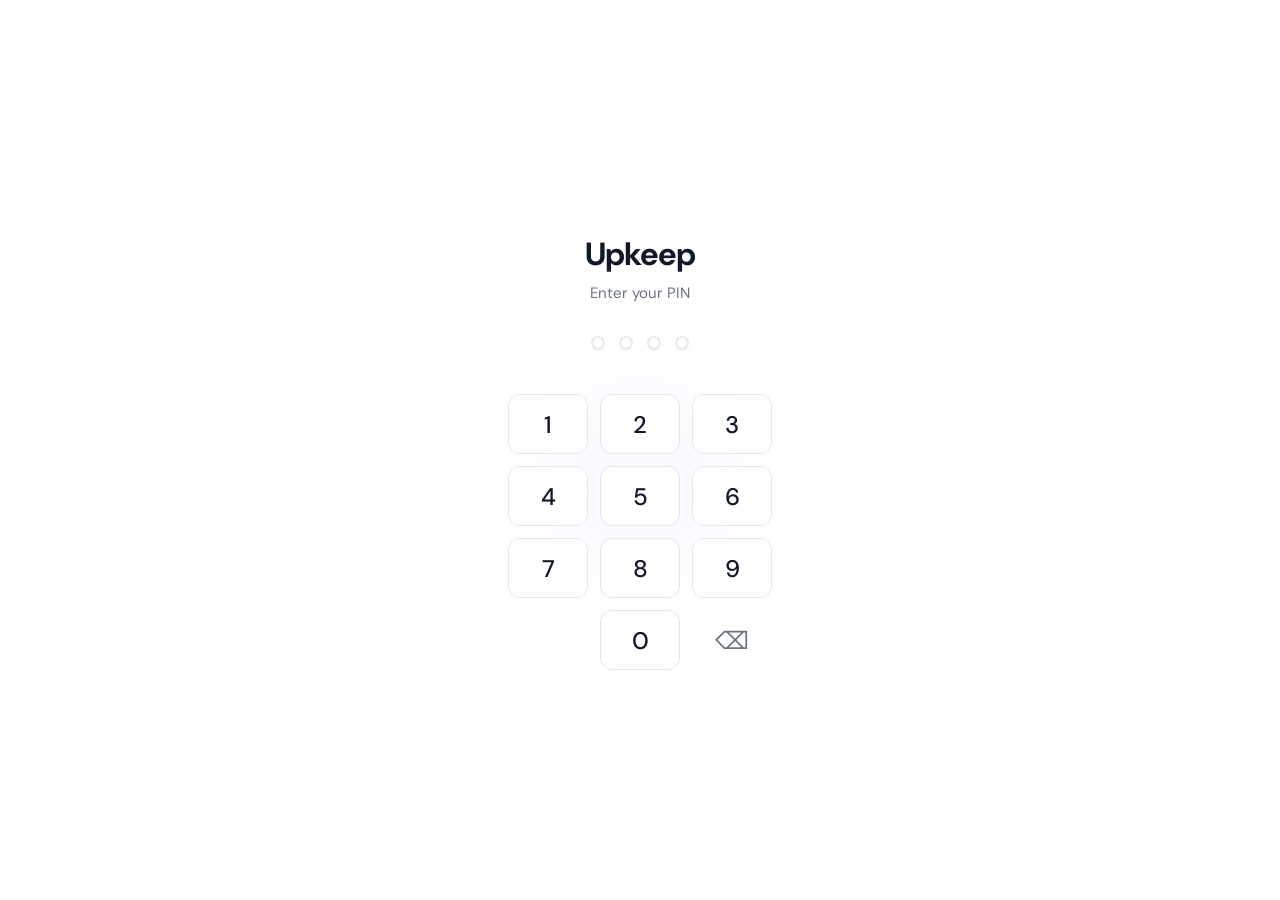
==== docs/index.html @ 5ebf23a7 "Copy app files to docs/ for GitHub Pages serving Co-Authored-By: Claude Opus 4.6 (1M context) <norep" ====
<!DOCTYPE html>
<html lang="en">
<head>
  <meta charset="UTF-8">
  <meta name="viewport" content="width=device-width, initial-scale=1.0, maximum-scale=1.0, user-scalable=no, viewport-fit=cover">
  <title>Upkeep</title>

  <!-- Fonts -->
  <link rel="preconnect" href="https://fonts.googleapis.com">
  <link rel="preconnect" href="https://fonts.gstatic.com" crossorigin>
  <link href="https://fonts.googleapis.com/css2?family=DM+Sans:ital,opsz,wght@0,9..40,400;0,9..40,500;0,9..40,600;0,9..40,700;1,9..40,400&family=Space+Mono&display=swap" rel="stylesheet">

  <!-- Stylesheet -->
  <link rel="stylesheet" href="styles.css">

  <!-- PWA -->
  <link rel="manifest" href="manifest.json">
  <meta name="theme-color" content="#FFFFFF">
  <meta name="apple-mobile-web-app-capable" content="yes">
  <meta name="apple-mobile-web-app-status-bar-style" content="default">
  <meta name="apple-mobile-web-app-title" content="Upkeep">
  <link rel="apple-touch-icon" href="icons/icon-192.png">
</head>
<body>

  <!-- ============================================================
       PIN SCREEN
       ============================================================ -->
  <div id="pin-screen" class="pin-screen">
    <h1 class="pin-title">Upkeep</h1>
    <p class="pin-subtitle">Enter your PIN</p>

    <div class="pin-dots" id="pin-dots">
      <span class="pin-dot"></span>
      <span class="pin-dot"></span>
      <span class="pin-dot"></span>
      <span class="pin-dot"></span>
    </div>

    <div class="pin-error" id="pin-error"></div>

    <div class="pin-keypad">
      <button class="pin-key" data-key="1">1</button>
      <button class="pin-key" data-key="2">2</button>
      <button class="pin-key" data-key="3">3</button>
      <button class="pin-key" data-key="4">4</button>
      <button class="pin-key" data-key="5">5</button>
      <button class="pin-key" data-key="6">6</button>
      <button class="pin-key" data-key="7">7</button>
      <button class="pin-key" data-key="8">8</button>
      <button class="pin-key" data-key="9">9</button>
      <button class="pin-key pin-key-blank" disabled></button>
      <button class="pin-key" data-key="0">0</button>
      <button class="pin-key pin-key-back" data-key="back">&#x232B;</button>
    </div>
  </div>

  <!-- ============================================================
       DASHBOARD
       ============================================================ -->
  <div id="dashboard" class="dashboard hidden">

    <!-- Offline Banner -->
    <div id="offline-banner" class="offline-banner hidden">
      Offline &mdash; showing last updated data
    </div>

    <!-- Header -->
    <header class="header">
      <h1 class="header-title">Upkeep</h1>
      <p class="header-date" id="header-date"></p>
    </header>

    <!-- Skeleton Loading -->
    <div id="skeleton" class="skeleton-container">
      <div class="skeleton-section-header"></div>
      <div class="skeleton-card"></div>
      <div class="skeleton-card"></div>
      <div class="skeleton-section-header"></div>
      <div class="skeleton-card"></div>
    </div>

    <!-- Content (hidden while loading) -->
    <main id="content" class="content hidden">

      <!-- Overdue Section -->
      <section id="section-overdue" class="section hidden">
        <div class="section-header">
          <span class="dot dot-red pulsing"></span>
          <span class="section-label">Overdue</span>
          <span class="section-count" id="overdue-count"></span>
        </div>
        <div id="overdue-cards" class="card-list"></div>
      </section>

      <!-- Due This Week Section -->
      <section id="section-due-soon" class="section hidden">
        <div class="section-header">
          <span class="dot dot-yellow"></span>
          <span class="section-label">Due This Week</span>
          <span class="section-count" id="due-soon-count"></span>
        </div>
        <div id="due-soon-cards" class="card-list"></div>
      </section>

      <!-- Browse by Category -->
      <section class="section">
        <h2 class="section-title">Browse by Category</h2>
        <div id="category-bars" class="category-bars">
          <!-- Dynamically generated category collapsible bars -->
        </div>
      </section>

    </main>

    <!-- Toast Container -->
    <div id="toast-container" class="toast-container"></div>

    <!-- FAB — Add Item -->
    <button id="fab-add" class="fab" aria-label="Add item">+</button>

    <!-- Add Item Modal -->
    <div id="add-modal" class="modal-overlay hidden">
      <div class="modal">
        <h2 class="modal-title">Add Item</h2>

        <label class="form-label" for="add-name">Item Name</label>
        <input class="form-input" type="text" id="add-name" placeholder="e.g. Oil Change" required>

        <label class="form-label" for="add-category">Category</label>
        <select class="form-input form-select" id="add-category">
          <option value="Car">🚗 Car</option>
          <option value="Health">🏥 Health</option>
          <option value="Grooming">✂️ Grooming</option>
          <option value="Home">🏠 Home</option>
        </select>

        <label class="form-label" for="add-frequency">Frequency (days)</label>
        <input class="form-input" type="number" id="add-frequency" placeholder="e.g. 90" min="1" required>

        <label class="form-label" for="add-notes">Notes (optional)</label>
        <textarea class="form-input form-textarea" id="add-notes" placeholder="Any reminders or preferences..." rows="2"></textarea>

        <label class="form-label" for="add-cost">Cost (optional)</label>
        <input class="form-input" type="number" id="add-cost" placeholder="$0.00" step="0.01" min="0">

        <div class="modal-actions">
          <button class="btn-modal btn-cancel" id="add-cancel">Cancel</button>
          <button class="btn-modal btn-submit" id="add-submit">Add Item</button>
        </div>
      </div>
    </div>

  </div>

  <script src="app.js" defer></script>
</body>
</html>
---- docs/styles.css ----
/* ================================================================
   UPKEEP — Maintenance Tracker Styles
   Aesthetic: Refined utility with tactile color pops
   ================================================================ */

/* ===== Custom Properties ===== */
:root {
  /* Category colors */
  --cat-car: #EF4444;
  --cat-car-soft: #FEF2F2;
  --cat-health: #3B82F6;
  --cat-health-soft: #EFF6FF;
  --cat-grooming: #8B5CF6;
  --cat-grooming-soft: #F5F3FF;
  --cat-home: #22C55E;
  --cat-home-soft: #F0FDF4;
  --cat-unknown: #6B7280;
  --cat-unknown-soft: #F9FAFB;

  /* Urgency colors */
  --urgency-overdue: #DC2626;
  --urgency-due-soon: #F59E0B;
  --urgency-coming-up: #10B981;
  --urgency-good: #9CA3AF;

  /* Badge backgrounds */
  --badge-bg-overdue: #FEE2E2;
  --badge-bg-due-soon: #FEF3C7;
  --badge-bg-coming-up: #D1FAE5;
  --badge-bg-good: #F3F4F6;

  /* Neutrals — slightly warm for a lived-in feel */
  --bg: #FFFFFF;
  --bg-secondary: #F8F8F7;
  --bg-elevated: #FFFFFF;
  --text-primary: #111827;
  --text-secondary: #6B7280;
  --text-tertiary: #9CA3AF;
  --border: #E8E8E6;
  --border-light: #F0F0EE;

  /* Shadows — layered for depth */
  --shadow-sm: 0 1px 2px rgba(0, 0, 0, 0.04), 0 1px 3px rgba(0, 0, 0, 0.06);
  --shadow-md: 0 2px 4px rgba(0, 0, 0, 0.04), 0 4px 12px rgba(0, 0, 0, 0.06);
  --shadow-lg: 0 4px 6px rgba(0, 0, 0, 0.04), 0 10px 24px rgba(0, 0, 0, 0.08);

  /* Fonts */
  --font-body: 'DM Sans', -apple-system, BlinkMacSystemFont, sans-serif;
  --font-mono: 'Space Mono', 'SF Mono', monospace;

  /* Spacing scale */
  --space-2: 2px;
  --space-4: 4px;
  --space-6: 6px;
  --space-8: 8px;
  --space-10: 10px;
  --space-12: 12px;
  --space-16: 16px;
  --space-20: 20px;
  --space-24: 24px;
  --space-32: 32px;
  --space-40: 40px;
  --space-48: 48px;

  /* Radii */
  --radius-sm: 8px;
  --radius-md: 12px;
  --radius-lg: 16px;
  --radius-xl: 20px;
  --radius-pill: 999px;
}

/* ===== Reset & Base ===== */
*, *::before, *::after {
  box-sizing: border-box;
  margin: 0;
  padding: 0;
}

html {
  -webkit-text-size-adjust: 100%;
  -webkit-tap-highlight-color: transparent;
}

body {
  font-family: var(--font-body);
  background: var(--bg-secondary);
  color: var(--text-primary);
  -webkit-font-smoothing: antialiased;
  -moz-osx-font-smoothing: grayscale;
  min-height: 100vh;
  min-height: 100dvh;
  line-height: 1.5;
  padding-top: env(safe-area-inset-top);
  padding-right: env(safe-area-inset-right);
  padding-bottom: env(safe-area-inset-bottom);
  padding-left: env(safe-area-inset-left);
  overflow-x: hidden;
}

button {
  font-family: inherit;
  border: none;
  background: none;
  cursor: pointer;
  -webkit-appearance: none;
  appearance: none;
}

input {
  font-family: inherit;
  -webkit-appearance: none;
  appearance: none;
}

.hidden {
  display: none !important;
}

/* ================================================================
   PIN SCREEN
   ================================================================ */
.pin-screen {
  display: flex;
  flex-direction: column;
  align-items: center;
  justify-content: center;
  min-height: 100vh;
  min-height: 100dvh;
  padding: var(--space-32);
  background: var(--bg);
  position: relative;
  overflow: hidden;
}

/* Subtle radial glow behind the keypad */
.pin-screen::before {
  content: '';
  position: absolute;
  width: 320px;
  height: 320px;
  border-radius: 50%;
  background: radial-gradient(circle, rgba(139, 92, 246, 0.06) 0%, transparent 70%);
  top: 50%;
  left: 50%;
  transform: translate(-50%, -40%);
  pointer-events: none;
}

.pin-title {
  font-size: 2rem;
  font-weight: 700;
  letter-spacing: -0.03em;
  margin-bottom: var(--space-4);
  position: relative;
}

.pin-subtitle {
  color: var(--text-secondary);
  font-size: 0.9375rem;
  font-weight: 400;
  margin-bottom: var(--space-32);
}

/* Dot indicators */
.pin-dots {
  display: flex;
  gap: 14px;
  margin-bottom: var(--space-16);
}

.pin-dot {
  width: 14px;
  height: 14px;
  border-radius: 50%;
  border: 2px solid var(--border);
  background: transparent;
  transition: all 0.2s cubic-bezier(0.34, 1.56, 0.64, 1);
}

.pin-dot.filled {
  background-color: var(--text-primary);
  border-color: var(--text-primary);
  transform: scale(1.15);
}

/* Error message */
.pin-error {
  color: var(--urgency-overdue);
  font-size: 0.8125rem;
  font-weight: 500;
  min-height: 1.25rem;
  margin-bottom: var(--space-8);
  transition: opacity 0.2s;
}

/* Keypad */
.pin-keypad {
  display: grid;
  grid-template-columns: repeat(3, 72px);
  gap: 10px;
  position: relative;
}

.pin-key {
  width: 72px;
  height: 56px;
  border: 1.5px solid var(--border);
  border-radius: var(--radius-md);
  background: var(--bg);
  font-size: 1.375rem;
  font-weight: 500;
  color: var(--text-primary);
  display: flex;
  align-items: center;
  justify-content: center;
  transition: all 0.15s ease;
  user-select: none;
  -webkit-user-select: none;
}

.pin-key:active {
  background: var(--bg-secondary);
  transform: scale(0.95);
  border-color: var(--text-tertiary);
}

.pin-key-blank {
  visibility: hidden;
  border: none;
}

.pin-key-back {
  font-size: 1.5rem;
  color: var(--text-secondary);
  border-color: transparent;
}

.pin-key-back:active {
  border-color: transparent;
}

/* PIN shake animation on wrong entry */
@keyframes pin-shake {
  0%, 100% { transform: translateX(0); }
  20% { transform: translateX(-8px); }
  40% { transform: translateX(8px); }
  60% { transform: translateX(-6px); }
  80% { transform: translateX(6px); }
}

.pin-dots.shake {
  animation: pin-shake 0.4s ease;
}

/* ================================================================
   DASHBOARD SHELL
   ================================================================ */
.dashboard {
  min-height: 100vh;
  min-height: 100dvh;
  padding-bottom: var(--space-48);
}

/* ===== Offline Banner ===== */
.offline-banner {
  background: #FEF3C7;
  color: #92400E;
  text-align: center;
  padding: var(--space-8) var(--space-16);
  font-size: 0.8125rem;
  font-weight: 500;
  letter-spacing: 0.01em;
  position: sticky;
  top: 0;
  z-index: 100;
}

/* ===== Header ===== */
.header {
  padding: var(--space-24) var(--space-20) var(--space-16);
  background: var(--bg);
  border-bottom: 1px solid var(--border-light);
}

.header-title {
  font-size: 1.625rem;
  font-weight: 700;
  letter-spacing: -0.03em;
  line-height: 1.2;
}

.header-date {
  color: var(--text-secondary);
  font-size: 0.875rem;
  font-weight: 400;
  margin-top: var(--space-2);
}

/* ================================================================
   SKELETON LOADING
   ================================================================ */
.skeleton-container {
  padding: var(--space-20);
}

.skeleton-section-header {
  width: 35%;
  height: 14px;
  background: var(--border);
  border-radius: var(--radius-sm);
  margin: var(--space-24) 0 var(--space-12);
  animation: shimmer 1.8s ease-in-out infinite;
}

.skeleton-section-header:first-child {
  margin-top: var(--space-8);
}

.skeleton-card {
  height: 72px;
  background: var(--bg);
  border-radius: var(--radius-md);
  margin-bottom: var(--space-10);
  box-shadow: var(--shadow-sm);
  animation: shimmer 1.8s ease-in-out infinite;
  position: relative;
  overflow: hidden;
}

.skeleton-card::after {
  content: '';
  position: absolute;
  top: 0;
  left: -100%;
  width: 100%;
  height: 100%;
  background: linear-gradient(
    90deg,
    transparent 0%,
    rgba(255, 255, 255, 0.4) 50%,
    transparent 100%
  );
  animation: skeleton-sweep 1.8s ease-in-out infinite;
}

@keyframes shimmer {
  0%, 100% { opacity: 0.7; }
  50% { opacity: 0.4; }
}

@keyframes skeleton-sweep {
  0% { left: -100%; }
  100% { left: 100%; }
}

/* ================================================================
   CONTENT SECTIONS
   ================================================================ */
.content {
  padding: 0 var(--space-20) var(--space-20);
}

.section {
  margin-bottom: var(--space-8);
}

/* Section headers (Overdue, Due This Week) */
.section-header {
  display: flex;
  align-items: center;
  gap: var(--space-8);
  padding: var(--space-16) 0 var(--space-10);
}

.dot {
  width: 8px;
  height: 8px;
  border-radius: 50%;
  flex-shrink: 0;
}

.dot-red {
  background: var(--urgency-overdue);
}

.dot-yellow {
  background: var(--urgency-due-soon);
}

.pulsing {
  animation: pulse 2s cubic-bezier(0.4, 0, 0.6, 1) infinite;
}

@keyframes pulse {
  0%, 100% { opacity: 1; transform: scale(1); }
  50% { opacity: 0.4; transform: scale(0.85); }
}

.section-label {
  font-weight: 700;
  font-size: 0.6875rem;
  letter-spacing: 0.08em;
  text-transform: uppercase;
  color: var(--text-secondary);
}

.section-count {
  font-size: 0.6875rem;
  color: var(--text-tertiary);
  font-weight: 500;
}

.section-title {
  font-size: 1.0625rem;
  font-weight: 700;
  letter-spacing: -0.01em;
  padding: var(--space-24) 0 var(--space-12);
}

/* ================================================================
   CARDS
   ================================================================ */
.card-list {
  display: flex;
  flex-direction: column;
  gap: var(--space-8);
}

.card {
  background: var(--bg-elevated);
  border-radius: var(--radius-md);
  box-shadow: var(--shadow-sm);
  overflow: hidden;
  transition: box-shadow 0.25s ease;
}

.card:has(.card-expanded:not(.hidden)) {
  box-shadow: var(--shadow-md);
}

/* --- Collapsed row --- */
.card-collapsed {
  display: flex;
  align-items: center;
  gap: var(--space-12);
  padding: var(--space-12) var(--space-16);
  cursor: pointer;
  transition: background 0.15s ease;
  user-select: none;
  -webkit-user-select: none;
}

.card-collapsed:active {
  background: var(--bg-secondary);
}

.card-icon {
  width: 40px;
  height: 40px;
  border-radius: var(--radius-sm);
  display: flex;
  align-items: center;
  justify-content: center;
  font-size: 1.2rem;
  flex-shrink: 0;
  /* Color set inline by JS */
}

.card-info {
  flex: 1;
  min-width: 0;
}

.card-name {
  display: block;
  font-weight: 600;
  font-size: 0.9375rem;
  line-height: 1.3;
  white-space: nowrap;
  overflow: hidden;
  text-overflow: ellipsis;
}

.card-meta {
  display: block;
  font-size: 0.75rem;
  color: var(--text-secondary);
  margin-top: var(--space-2);
  white-space: nowrap;
  overflow: hidden;
  text-overflow: ellipsis;
}

/* --- Badge pill --- */
.card-badge {
  font-family: var(--font-mono);
  font-size: 0.6875rem;
  line-height: 1;
  padding: 5px 9px;
  border-radius: var(--radius-pill);
  white-space: nowrap;
  flex-shrink: 0;
  font-weight: 400;
  letter-spacing: -0.01em;
}

.badge-overdue {
  background: var(--badge-bg-overdue);
  color: var(--urgency-overdue);
}

.badge-due-soon {
  background: var(--badge-bg-due-soon);
  color: #B45309;
}

.badge-coming-up {
  background: var(--badge-bg-coming-up);
  color: #047857;
}

.badge-good {
  background: var(--badge-bg-good);
  color: var(--text-secondary);
}

/* --- Expanded details --- */
.card-expanded {
  padding: var(--space-12) var(--space-16) var(--space-16);
  border-top: 1px solid var(--border-light);
}

.card-detail {
  display: flex;
  align-items: flex-start;
  gap: var(--space-8);
  padding: var(--space-6) 0;
  font-size: 0.8125rem;
  color: var(--text-secondary);
  line-height: 1.5;
}

.card-detail-icon {
  flex-shrink: 0;
  font-size: 0.875rem;
  line-height: 1.5;
}

.card-notes span {
  background: var(--bg-secondary);
  padding: var(--space-6) var(--space-10);
  border-radius: var(--radius-sm);
  display: inline-block;
  font-size: 0.8125rem;
  line-height: 1.5;
  color: var(--text-primary);
}

/* --- Mark Done button --- */
.btn-mark-done,
.btn-confirm {
  width: 100%;
  padding: 13px;
  border: none;
  border-radius: var(--radius-sm);
  color: white;
  font-weight: 600;
  font-size: 0.875rem;
  cursor: pointer;
  margin-top: var(--space-10);
  transition: opacity 0.15s ease, transform 0.15s ease;
  letter-spacing: 0.01em;
  /* Color set inline by JS */
}

.btn-mark-done:active,
.btn-confirm:active {
  opacity: 0.88;
  transform: scale(0.985);
}

.btn-mark-done:disabled {
  opacity: 0.45;
  cursor: not-allowed;
  transform: none;
}

.mark-done-confirm {
  margin-top: var(--space-4);
}

.cost-label {
  font-size: 0.75rem;
  color: var(--text-secondary);
  font-weight: 500;
  display: block;
  margin-top: var(--space-10);
  margin-bottom: var(--space-4);
}

.cost-input {
  width: 100%;
  padding: 11px var(--space-12);
  border: 1.5px solid var(--border);
  border-radius: var(--radius-sm);
  font-size: 0.9375rem;
  color: var(--text-primary);
  background: var(--bg);
  transition: border-color 0.2s ease;
  outline: none;
}

.cost-input:focus {
  border-color: var(--text-tertiary);
}

.cost-input::placeholder {
  color: var(--text-tertiary);
}

/* ================================================================
   CATEGORY BARS
   ================================================================ */
.category-bars {
  display: flex;
  flex-direction: column;
  gap: var(--space-8);
}

.category-bar {
  border-radius: var(--radius-md);
  overflow: hidden;
}

.category-bar-header {
  width: 100%;
  display: flex;
  align-items: center;
  gap: var(--space-10);
  padding: 14px var(--space-16);
  color: white;
  font-weight: 600;
  font-size: 0.9375rem;
  cursor: pointer;
  transition: opacity 0.15s ease;
  user-select: none;
  -webkit-user-select: none;
  /* Background color set inline by JS */
}

.category-bar-header:active {
  opacity: 0.9;
}

.category-bar-icon {
  font-size: 1.125rem;
  line-height: 1;
}

.category-bar-name {
  letter-spacing: 0.01em;
}

.category-bar-counts {
  margin-left: auto;
  font-weight: 400;
  font-size: 0.8125rem;
  opacity: 0.85;
}

.category-bar-chevron {
  font-size: 0.625rem;
  transition: transform 0.25s cubic-bezier(0.34, 1.56, 0.64, 1);
  opacity: 0.7;
  margin-left: var(--space-4);
}

.category-bar.open .category-bar-chevron {
  transform: rotate(180deg);
}

.category-bar-content {
  padding: var(--space-10) var(--space-10) var(--space-6);
  background: var(--bg-secondary);
}

/* ================================================================
   TOAST
   ================================================================ */
.toast-container {
  position: fixed;
  bottom: var(--space-32);
  bottom: calc(var(--space-32) + env(safe-area-inset-bottom));
  left: 50%;
  transform: translateX(-50%);
  z-index: 1000;
  display: flex;
  flex-direction: column;
  align-items: center;
  gap: var(--space-8);
  pointer-events: none;
  width: calc(100% - var(--space-40));
  max-width: 360px;
}

.toast {
  background: var(--text-primary);
  color: white;
  padding: 11px 22px;
  border-radius: var(--radius-pill);
  font-size: 0.875rem;
  font-weight: 500;
  box-shadow: var(--shadow-lg);
  pointer-events: auto;
  animation: toast-in 0.35s cubic-bezier(0.34, 1.56, 0.64, 1),
             toast-out 0.3s ease 2.7s forwards;
  text-align: center;
  letter-spacing: 0.01em;
}

.toast-error {
  background: var(--urgency-overdue);
}

@keyframes toast-in {
  from {
    opacity: 0;
    transform: translateY(12px) scale(0.95);
  }
  to {
    opacity: 1;
    transform: translateY(0) scale(1);
  }
}

@keyframes toast-out {
  from { opacity: 1; }
  to { opacity: 0; transform: translateY(-4px); }
}

/* ================================================================
   LOADING SPINNER (for Mark Done confirmation)
   ================================================================ */
.btn-loading {
  position: relative;
  color: transparent !important;
  pointer-events: none;
}

.btn-loading::after {
  content: '';
  position: absolute;
  width: 18px;
  height: 18px;
  border: 2px solid rgba(255, 255, 255, 0.3);
  border-top-color: white;
  border-radius: 50%;
  animation: spin 0.6s linear infinite;
  top: 50%;
  left: 50%;
  margin-top: -9px;
  margin-left: -9px;
}

@keyframes spin {
  to { transform: rotate(360deg); }
}

/* ================================================================
   EMPTY STATE
   ================================================================ */
.empty-state {
  text-align: center;
  padding: var(--space-48) var(--space-20);
  color: var(--text-tertiary);
  font-size: 0.875rem;
}

.empty-state-icon {
  font-size: 2.5rem;
  margin-bottom: var(--space-12);
  opacity: 0.5;
}

/* ================================================================
   FAB — FLOATING ACTION BUTTON
   ================================================================ */
.fab {
  position: fixed;
  bottom: 28px;
  bottom: calc(28px + env(safe-area-inset-bottom));
  right: 20px;
  width: 56px;
  height: 56px;
  border-radius: 50%;
  background: var(--text-primary);
  color: white;
  font-size: 1.75rem;
  font-weight: 300;
  display: flex;
  align-items: center;
  justify-content: center;
  box-shadow: var(--shadow-lg);
  z-index: 50;
  transition: transform 0.2s ease, box-shadow 0.2s ease;
  line-height: 1;
  padding-bottom: 2px;
}

.fab:active {
  transform: scale(0.92);
}

/* ================================================================
   ADD ITEM MODAL
   ================================================================ */
.modal-overlay {
  position: fixed;
  inset: 0;
  background: rgba(0, 0, 0, 0.4);
  backdrop-filter: blur(4px);
  -webkit-backdrop-filter: blur(4px);
  z-index: 200;
  display: flex;
  align-items: flex-end;
  justify-content: center;
  padding: var(--space-16);
}

.modal {
  background: var(--bg);
  border-radius: var(--radius-xl) var(--radius-xl) var(--radius-lg) var(--radius-lg);
  padding: var(--space-24) var(--space-20) var(--space-20);
  width: 100%;
  max-width: 420px;
  max-height: 85vh;
  overflow-y: auto;
  box-shadow: var(--shadow-lg);
  animation: modal-slide-up 0.3s cubic-bezier(0.34, 1.56, 0.64, 1);
}

@keyframes modal-slide-up {
  from {
    opacity: 0;
    transform: translateY(40px);
  }
  to {
    opacity: 1;
    transform: translateY(0);
  }
}

.modal-title {
  font-size: 1.25rem;
  font-weight: 700;
  letter-spacing: -0.02em;
  margin-bottom: var(--space-20);
}

.form-label {
  display: block;
  font-size: 0.75rem;
  font-weight: 500;
  color: var(--text-secondary);
  margin-bottom: var(--space-4);
  margin-top: var(--space-12);
}

.form-label:first-of-type {
  margin-top: 0;
}

.form-input {
  width: 100%;
  padding: 11px var(--space-12);
  border: 1.5px solid var(--border);
  border-radius: var(--radius-sm);
  font-size: 0.9375rem;
  font-family: var(--font-body);
  color: var(--text-primary);
  background: var(--bg);
  transition: border-color 0.2s ease;
  outline: none;
}

.form-input:focus {
  border-color: var(--text-tertiary);
}

.form-input::placeholder {
  color: var(--text-tertiary);
}

.form-select {
  -webkit-appearance: none;
  appearance: none;
  background-image: url("data:image/svg+xml,%3Csvg width='10' height='6' xmlns='http://www.w3.org/2000/svg'%3E%3Cpath d='M1 1l4 4 4-4' stroke='%239CA3AF' fill='none' stroke-width='1.5' stroke-linecap='round'/%3E%3C/svg%3E");
  background-repeat: no-repeat;
  background-position: right 12px center;
  padding-right: 32px;
  cursor: pointer;
}

.form-textarea {
  resize: vertical;
  min-height: 44px;
  line-height: 1.5;
}

.modal-actions {
  display: flex;
  gap: var(--space-10);
  margin-top: var(--space-20);
}

.btn-modal {
  flex: 1;
  padding: 13px;
  border-radius: var(--radius-sm);
  font-size: 0.875rem;
  font-weight: 600;
  letter-spacing: 0.01em;
  transition: opacity 0.15s ease, transform 0.15s ease;
}

.btn-modal:active {
  transform: scale(0.985);
}

.btn-cancel {
  background: var(--bg-secondary);
  color: var(--text-secondary);
  border: 1.5px solid var(--border);
}

.btn-submit {
  background: var(--text-primary);
  color: white;
}

.btn-submit:disabled {
  opacity: 0.45;
  pointer-events: none;
}

/* ================================================================
   DESKTOP BREAKPOINT
   ================================================================ */
@media (min-width: 640px) {
  .dashboard {
    max-width: 480px;
    margin: 0 auto;
    box-shadow: var(--shadow-sm);
    border-left: 1px solid var(--border-light);
    border-right: 1px solid var(--border-light);
  }

  .pin-keypad {
    grid-template-columns: repeat(3, 80px);
    gap: 12px;
  }

  .pin-key {
    width: 80px;
    height: 60px;
    font-size: 1.5rem;
  }

  .pin-key:hover:not(.pin-key-blank):not(:active) {
    background: var(--bg-secondary);
    border-color: var(--text-tertiary);
  }

  .card-collapsed:hover {
    background: rgba(0, 0, 0, 0.015);
  }

  .category-bar-header:hover {
    opacity: 0.92;
  }
}

/* ================================================================
   ACCESSIBILITY — reduced motion
   ================================================================ */
@media (prefers-reduced-motion: reduce) {
  *, *::before, *::after {
    animation-duration: 0.01ms !important;
    animation-iteration-count: 1 !important;
    transition-duration: 0.01ms !important;
  }
}
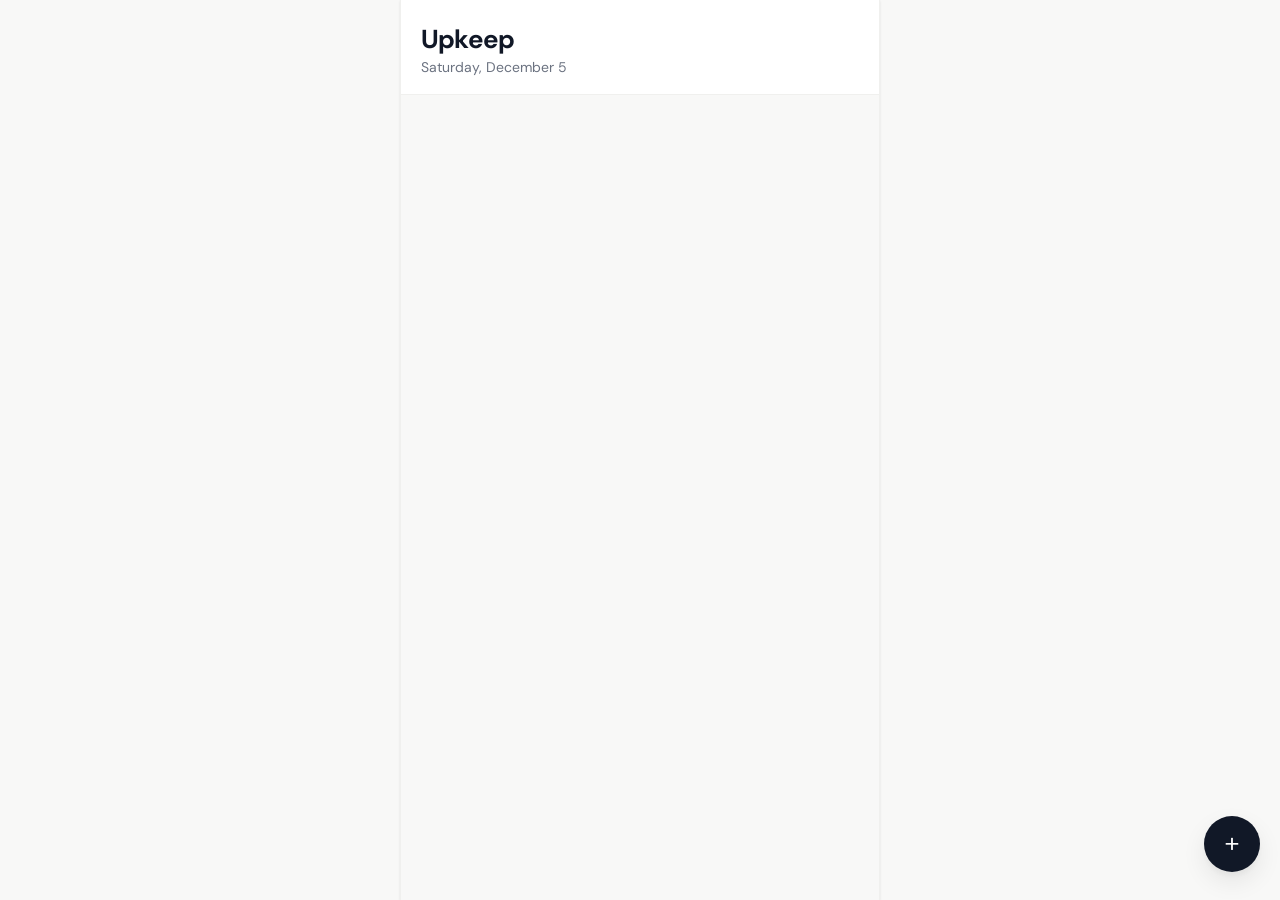
==== commit 80a0372b: "Remove PIN auth, add Beauty category, fix no-auth API calls - Remove PIN screen and all auth logic f" ====
--- a/docs/index.html
+++ b/docs/index.html
@@ -24,41 +24,9 @@
 <body>
 
   <!-- ============================================================
-       PIN SCREEN
-       ============================================================ -->
-  <div id="pin-screen" class="pin-screen">
-    <h1 class="pin-title">Upkeep</h1>
-    <p class="pin-subtitle">Enter your PIN</p>
-
-    <div class="pin-dots" id="pin-dots">
-      <span class="pin-dot"></span>
-      <span class="pin-dot"></span>
-      <span class="pin-dot"></span>
-      <span class="pin-dot"></span>
-    </div>
-
-    <div class="pin-error" id="pin-error"></div>
-
-    <div class="pin-keypad">
-      <button class="pin-key" data-key="1">1</button>
-      <button class="pin-key" data-key="2">2</button>
-      <button class="pin-key" data-key="3">3</button>
-      <button class="pin-key" data-key="4">4</button>
-      <button class="pin-key" data-key="5">5</button>
-      <button class="pin-key" data-key="6">6</button>
-      <button class="pin-key" data-key="7">7</button>
-      <button class="pin-key" data-key="8">8</button>
-      <button class="pin-key" data-key="9">9</button>
-      <button class="pin-key pin-key-blank" disabled></button>
-      <button class="pin-key" data-key="0">0</button>
-      <button class="pin-key pin-key-back" data-key="back">&#x232B;</button>
-    </div>
-  </div>
-
-  <!-- ============================================================
        DASHBOARD
        ============================================================ -->
-  <div id="dashboard" class="dashboard hidden">
+  <div id="dashboard" class="dashboard">
 
     <!-- Offline Banner -->
     <div id="offline-banner" class="offline-banner hidden">
@@ -131,6 +99,7 @@
         <select class="form-input form-select" id="add-category">
           <option value="Car">🚗 Car</option>
           <option value="Health">🏥 Health</option>
+          <option value="Beauty">💅 Beauty</option>
           <option value="Grooming">✂️ Grooming</option>
           <option value="Home">🏠 Home</option>
         </select>
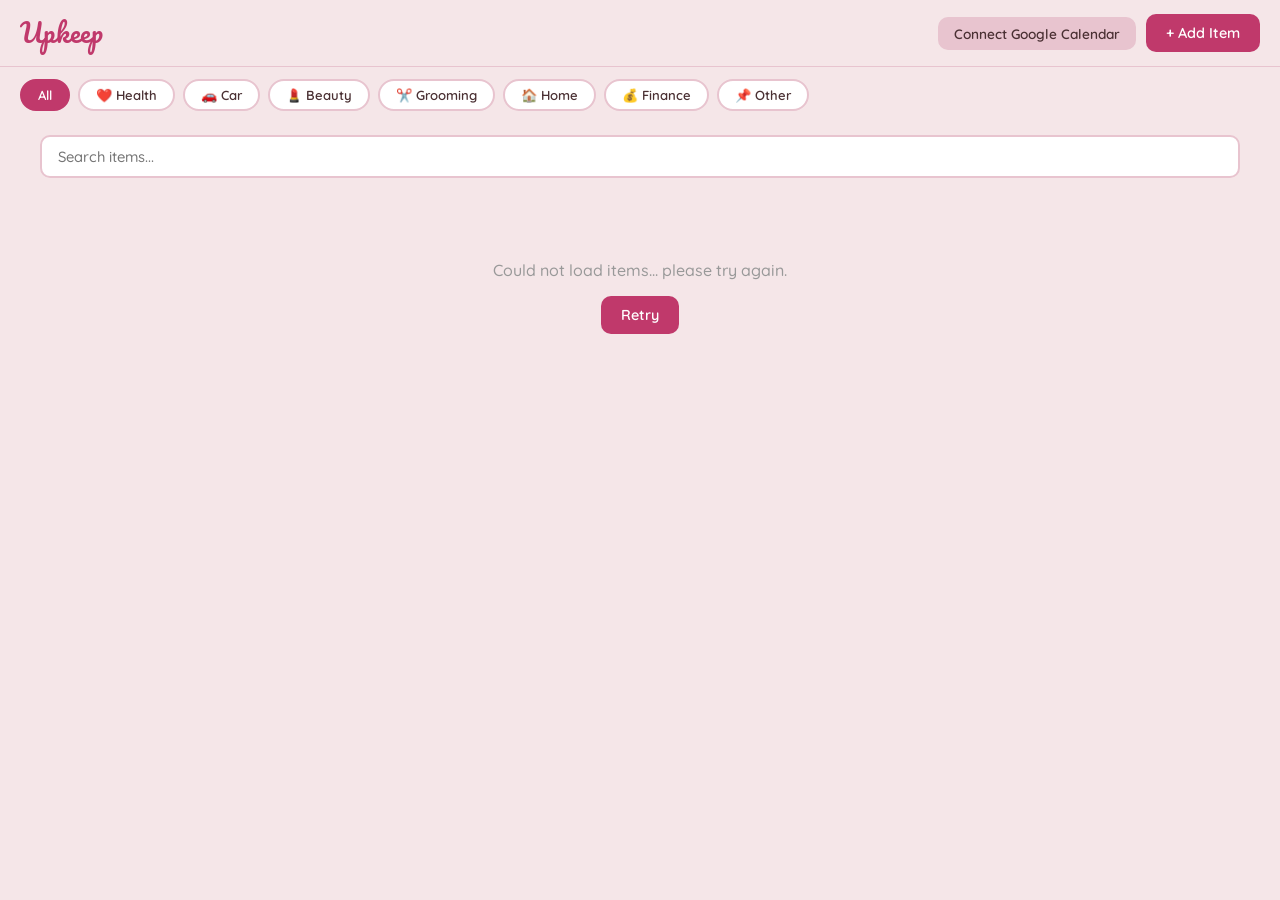
==== commit 9e240c1f: "Restore original desktop layout with Apps Script backend Bring back the full working UI: desktop gri" ====
--- a/docs/index.html
+++ b/docs/index.html
@@ -2,126 +2,1431 @@
 <html lang="en">
 <head>
   <meta charset="UTF-8">
-  <meta name="viewport" content="width=device-width, initial-scale=1.0, maximum-scale=1.0, user-scalable=no, viewport-fit=cover">
-  <title>Upkeep</title>
-
-  <!-- Fonts -->
-  <link rel="preconnect" href="https://fonts.googleapis.com">
-  <link rel="preconnect" href="https://fonts.gstatic.com" crossorigin>
-  <link href="https://fonts.googleapis.com/css2?family=DM+Sans:ital,opsz,wght@0,9..40,400;0,9..40,500;0,9..40,600;0,9..40,700;1,9..40,400&family=Space+Mono&display=swap" rel="stylesheet">
-
-  <!-- Stylesheet -->
-  <link rel="stylesheet" href="styles.css">
-
-  <!-- PWA -->
-  <link rel="manifest" href="manifest.json">
-  <meta name="theme-color" content="#FFFFFF">
-  <meta name="apple-mobile-web-app-capable" content="yes">
-  <meta name="apple-mobile-web-app-status-bar-style" content="default">
-  <meta name="apple-mobile-web-app-title" content="Upkeep">
-  <link rel="apple-touch-icon" href="icons/icon-192.png">
+  <meta name="viewport" content="width=device-width, initial-scale=1.0">
+  <title>Upkeep Dashboard</title>
+  <link href="https://fonts.googleapis.com/css2?family=Pacifico&family=Fredoka:wght@600&family=Quicksand:wght@400;500;600&display=swap" rel="stylesheet">
+  <script src="https://accounts.google.com/gsi/client" async defer></script>
+  <style>
+    /* === CSS CUSTOM PROPERTIES === */
+    :root {
+      --primary: #C0396B;
+      --text: #4A3033;
+      --bg: #F5E6E8;
+      --secondary-bg: #E8C4CF;
+      --cards: #FFFFFF;
+      --cat-health: #e74c3c;
+      --cat-car: #e67e22;
+      --cat-beauty: #e91e8f;
+      --cat-grooming: #9b59b6;
+      --cat-home: #27ae60;
+      --cat-finance: #f1c40f;
+      --cat-other: #95a5a6;
+    }
+
+    /* === RESET & BASE === */
+    *, *::before, *::after {
+      box-sizing: border-box;
+      margin: 0;
+      padding: 0;
+    }
+
+    body {
+      font-family: 'Quicksand', sans-serif;
+      background: var(--bg);
+      color: var(--text);
+      min-height: 100vh;
+      line-height: 1.5;
+    }
+
+    /* === TYPOGRAPHY === */
+    .logo {
+      font-family: 'Pacifico', cursive;
+      font-size: 1.6rem;
+      color: var(--primary);
+      text-decoration: none;
+      white-space: nowrap;
+    }
+
+    h1, h2, h3, .card-name, .modal-title {
+      font-family: 'Fredoka', sans-serif;
+      font-weight: 600;
+      color: var(--text);
+    }
+
+    /* === HEADER === */
+    .header {
+      position: sticky;
+      top: 0;
+      z-index: 100;
+      background: var(--bg);
+      padding: 14px 20px;
+      display: flex;
+      align-items: center;
+      justify-content: space-between;
+      flex-wrap: wrap;
+      gap: 10px;
+      border-bottom: 1px solid var(--secondary-bg);
+    }
+
+    .header-left {
+      display: flex;
+      align-items: center;
+      gap: 14px;
+      flex-wrap: wrap;
+    }
+
+    .header-right {
+      display: flex;
+      align-items: center;
+      gap: 10px;
+      flex-wrap: wrap;
+    }
+
+    /* === STATS PILLS === */
+    .stats {
+      display: flex;
+      gap: 8px;
+      flex-wrap: wrap;
+      align-items: center;
+    }
+
+    .stat-pill {
+      display: inline-flex;
+      align-items: center;
+      padding: 4px 12px;
+      border-radius: 20px;
+      font-size: 0.78rem;
+      font-weight: 600;
+      white-space: nowrap;
+    }
+
+    .stat-gray {
+      background: #e0e0e0;
+      color: #555;
+    }
+
+    .stat-red {
+      background: #fde2e2;
+      color: #c0392b;
+    }
+
+    .stat-amber {
+      background: #fef3d0;
+      color: #b8860b;
+    }
+
+    .stat-green {
+      background: #d4efdf;
+      color: #1e8449;
+    }
+
+    /* === BUTTONS === */
+    .btn-primary {
+      font-family: 'Quicksand', sans-serif;
+      font-weight: 600;
+      font-size: 0.9rem;
+      background: var(--primary);
+      color: #fff;
+      border: none;
+      border-radius: 10px;
+      padding: 10px 20px;
+      cursor: pointer;
+      transition: background 0.2s, transform 0.1s;
+    }
+
+    .btn-primary:hover {
+      background: #a93060;
+    }
+
+    .btn-primary:active {
+      transform: scale(0.97);
+    }
+
+    .btn-secondary {
+      font-family: 'Quicksand', sans-serif;
+      font-weight: 600;
+      font-size: 0.85rem;
+      background: var(--secondary-bg);
+      color: var(--text);
+      border: none;
+      border-radius: 10px;
+      padding: 8px 16px;
+      cursor: pointer;
+      transition: background 0.2s;
+    }
+
+    .btn-secondary:hover {
+      background: #dbb0be;
+    }
+
+    .btn-icon {
+      font-family: 'Quicksand', sans-serif;
+      background: none;
+      border: none;
+      cursor: pointer;
+      font-size: 1rem;
+      padding: 4px 6px;
+      border-radius: 6px;
+      color: #999;
+      transition: color 0.2s, background 0.2s;
+    }
+
+    .btn-icon:hover {
+      color: var(--text);
+      background: var(--bg);
+    }
+
+    .btn-delete.confirming {
+      background: #e74c3c;
+      color: white;
+      border-radius: 6px;
+    }
+
+    .btn-done.confirming {
+      background: #e67e22;
+    }
+
+    /* === FILTER BAR === */
+    .filter-bar {
+      display: flex;
+      gap: 8px;
+      padding: 12px 20px;
+      overflow-x: auto;
+      -webkit-overflow-scrolling: touch;
+      scrollbar-width: none;
+    }
+
+    .filter-bar::-webkit-scrollbar {
+      display: none;
+    }
+
+    .filter-pill {
+      font-family: 'Quicksand', sans-serif;
+      font-weight: 600;
+      font-size: 0.82rem;
+      padding: 6px 16px;
+      border-radius: 20px;
+      border: 2px solid var(--secondary-bg);
+      background: var(--cards);
+      color: var(--text);
+      cursor: pointer;
+      white-space: nowrap;
+      transition: all 0.2s;
+    }
+
+    .filter-pill:hover {
+      border-color: var(--primary);
+    }
+
+    .filter-pill.active {
+      background: var(--primary);
+      color: #fff;
+      border-color: var(--primary);
+    }
+
+    /* === SEARCH BAR === */
+    .search-bar {
+      padding: 12px 20px 0;
+      max-width: 1400px;
+      margin: 0 auto;
+    }
+
+    .search-input {
+      font-family: 'Quicksand', sans-serif;
+      font-size: 0.92rem;
+      font-weight: 500;
+      width: 100%;
+      padding: 10px 16px;
+      border: 2px solid var(--secondary-bg);
+      border-radius: 10px;
+      background: var(--cards);
+      color: var(--text);
+      outline: none;
+      transition: border-color 0.2s;
+    }
+
+    .search-input:focus {
+      border-color: var(--primary);
+    }
+
+    /* === MAIN CONTENT === */
+    .main {
+      padding: 0 20px 40px;
+      max-width: 1400px;
+      margin: 0 auto;
+    }
+
+    /* === CARD GRID === */
+    .card-grid {
+      display: grid;
+      grid-template-columns: repeat(auto-fill, minmax(275px, 1fr));
+      gap: 14px;
+    }
+
+    /* === CARDS === */
+    .card {
+      background: var(--cards);
+      border-radius: 16px;
+      padding: 18px;
+      box-shadow: 0 2px 8px rgba(0, 0, 0, 0.08);
+      transition: transform 0.2s, box-shadow 0.2s;
+      position: relative;
+      display: flex;
+      flex-direction: column;
+      gap: 10px;
+    }
+
+    .card:hover {
+      transform: translateY(-2px);
+      box-shadow: 0 6px 20px rgba(0, 0, 0, 0.13);
+    }
+
+    .card-overdue {
+      border-left: 4px solid #e74c3c;
+    }
+
+    .card-header {
+      display: flex;
+      justify-content: space-between;
+      align-items: center;
+    }
+
+    .card-category {
+      font-size: 0.8rem;
+      font-weight: 600;
+    }
+
+    .card-actions-top {
+      display: flex;
+      gap: 2px;
+    }
+
+    .card-name {
+      font-size: 1.05rem;
+      line-height: 1.3;
+    }
+
+    /* === CARD STAT BOXES === */
+    .card-stats {
+      display: grid;
+      grid-template-columns: 1fr 1fr;
+      gap: 8px;
+    }
+
+    .stat-box {
+      background: var(--bg);
+      border-radius: 10px;
+      padding: 8px 10px;
+      display: flex;
+      flex-direction: column;
+      gap: 2px;
+    }
+
+    .stat-label {
+      font-size: 0.65rem;
+      text-transform: uppercase;
+      letter-spacing: 0.5px;
+      color: #999;
+      font-weight: 600;
+    }
+
+    .stat-value {
+      font-size: 0.82rem;
+      font-weight: 600;
+      color: var(--text);
+    }
+
+    /* === DUE BADGES === */
+    .badge {
+      display: inline-block;
+      padding: 2px 8px;
+      border-radius: 10px;
+      font-size: 0.72rem;
+      font-weight: 600;
+      white-space: nowrap;
+    }
+
+    .badge-red {
+      background: #fde2e2;
+      color: #c0392b;
+    }
+
+    .badge-amber {
+      background: #fef3d0;
+      color: #b8860b;
+    }
+
+    .badge-yellow {
+      background: #fff9e0;
+      color: #a88c00;
+    }
+
+    .badge-green {
+      background: #d4efdf;
+      color: #1e8449;
+    }
+
+    .badge-purple {
+      background: #ede7f6;
+      color: #7b1fa2;
+    }
+
+    .badge-gray {
+      background: #ececec;
+      color: #888;
+    }
+
+    /* === CARD NOTES === */
+    .card-notes {
+      font-size: 0.8rem;
+      color: #888;
+      line-height: 1.4;
+    }
+
+    /* === CARD DONE BUTTON === */
+    .btn-done {
+      width: 100%;
+      margin-top: auto;
+    }
+
+    /* === CARD LOADING OVERLAY === */
+    .card-loading {
+      position: absolute;
+      inset: 0;
+      background: rgba(255, 255, 255, 0.7);
+      border-radius: 16px;
+      display: flex;
+      align-items: center;
+      justify-content: center;
+      z-index: 5;
+    }
+
+    .spinner-small {
+      width: 24px;
+      height: 24px;
+      border: 3px solid var(--secondary-bg);
+      border-top-color: var(--primary);
+      border-radius: 50%;
+      animation: spin 0.7s linear infinite;
+    }
+
+    /* === LOADING SPINNER === */
+    .loading {
+      display: flex;
+      align-items: center;
+      justify-content: center;
+      padding: 80px 20px;
+      flex-direction: column;
+      gap: 14px;
+    }
+
+    .spinner {
+      width: 40px;
+      height: 40px;
+      border: 4px solid var(--secondary-bg);
+      border-top-color: var(--primary);
+      border-radius: 50%;
+      animation: spin 0.8s linear infinite;
+    }
+
+    @keyframes spin {
+      to { transform: rotate(360deg); }
+    }
+
+    .loading-text {
+      font-size: 0.9rem;
+      color: #999;
+      font-weight: 500;
+    }
+
+    /* === ERROR STATE === */
+    .error-state {
+      display: flex;
+      flex-direction: column;
+      align-items: center;
+      justify-content: center;
+      padding: 80px 20px;
+      gap: 14px;
+    }
+
+    .error-state p {
+      font-size: 1rem;
+      color: #999;
+      font-weight: 500;
+    }
+
+    /* === EMPTY STATE === */
+    .empty-state {
+      text-align: center;
+      padding: 60px 20px;
+      color: #aaa;
+      font-size: 1rem;
+      font-weight: 500;
+    }
+
+    /* === MODAL === */
+    .modal-overlay {
+      position: fixed;
+      inset: 0;
+      background: rgba(74, 48, 51, 0.45);
+      display: flex;
+      align-items: center;
+      justify-content: center;
+      z-index: 200;
+      padding: 20px;
+    }
+
+    .modal {
+      background: var(--cards);
+      border-radius: 24px;
+      padding: 28px 24px 24px;
+      width: 100%;
+      max-width: 440px;
+      max-height: 90vh;
+      overflow-y: auto;
+      box-shadow: 0 12px 40px rgba(0, 0, 0, 0.18);
+      display: flex;
+      flex-direction: column;
+      gap: 16px;
+    }
+
+    .modal-header {
+      display: flex;
+      justify-content: space-between;
+      align-items: center;
+    }
+
+    .modal-title {
+      font-size: 1.25rem;
+    }
+
+    .modal-close {
+      font-family: 'Quicksand', sans-serif;
+      background: none;
+      border: none;
+      font-size: 1.4rem;
+      color: #aaa;
+      cursor: pointer;
+      padding: 4px 8px;
+      border-radius: 8px;
+      transition: color 0.2s, background 0.2s;
+    }
+
+    .modal-close:hover {
+      color: var(--text);
+      background: var(--bg);
+    }
+
+    /* === FORM FIELDS === */
+    .form-group {
+      display: flex;
+      flex-direction: column;
+      gap: 5px;
+    }
+
+    .form-group label {
+      font-size: 0.8rem;
+      font-weight: 600;
+      text-transform: uppercase;
+      letter-spacing: 0.4px;
+      color: #999;
+    }
+
+    .form-group input[type="text"],
+    .form-group input[type="date"],
+    .form-group input[type="number"],
+    .form-group select,
+    .form-group textarea {
+      font-family: 'Quicksand', sans-serif;
+      font-size: 0.92rem;
+      font-weight: 500;
+      padding: 10px 14px;
+      border: 2px solid var(--secondary-bg);
+      border-radius: 10px;
+      background: #fff;
+      color: var(--text);
+      outline: none;
+      transition: border-color 0.2s;
+    }
+
+    .form-group input:focus,
+    .form-group select:focus,
+    .form-group textarea:focus {
+      border-color: var(--primary);
+    }
+
+    .form-group textarea {
+      resize: vertical;
+      min-height: 70px;
+    }
+
+    .freq-inline {
+      display: flex;
+      gap: 8px;
+    }
+
+    .freq-inline input[type="number"] {
+      width: 80px;
+    }
+
+    .freq-inline select {
+      flex: 1;
+    }
+
+    .form-actions {
+      padding-top: 4px;
+    }
+
+    .form-actions .btn-primary {
+      width: 100%;
+    }
+
+    /* === TOAST === */
+    .toast-container {
+      position: fixed;
+      bottom: 24px;
+      left: 50%;
+      transform: translateX(-50%);
+      z-index: 300;
+      display: flex;
+      flex-direction: column;
+      align-items: center;
+      gap: 8px;
+      pointer-events: none;
+    }
+
+    .toast {
+      font-family: 'Quicksand', sans-serif;
+      font-weight: 600;
+      font-size: 0.88rem;
+      padding: 12px 24px;
+      border-radius: 12px;
+      color: #fff;
+      pointer-events: auto;
+      opacity: 0;
+      transform: translateY(20px);
+      transition: opacity 0.3s, transform 0.3s;
+      box-shadow: 0 4px 16px rgba(0, 0, 0, 0.15);
+      text-align: center;
+      max-width: 340px;
+    }
+
+    .toast.show {
+      opacity: 1;
+      transform: translateY(0);
+    }
+
+    .toast-success {
+      background: #27ae60;
+    }
+
+    .toast-error {
+      background: #e74c3c;
+    }
+
+    /* === RESPONSIVE === */
+    @media (max-width: 600px) {
+      .header {
+        padding: 12px 14px;
+        flex-direction: column;
+        align-items: flex-start;
+      }
+
+      .header-left {
+        width: 100%;
+        justify-content: space-between;
+      }
+
+      .header-right {
+        width: 100%;
+        justify-content: flex-end;
+      }
+
+      .filter-bar {
+        padding: 10px 14px;
+      }
+
+      .search-bar {
+        padding: 10px 14px 0;
+      }
+
+      .main {
+        padding: 0 14px 30px;
+      }
+
+      .card-grid {
+        grid-template-columns: 1fr;
+      }
+
+      .modal {
+        padding: 22px 18px 20px;
+        border-radius: 20px;
+      }
+
+      .stats {
+        gap: 6px;
+      }
+
+      .stat-pill {
+        font-size: 0.72rem;
+        padding: 3px 10px;
+      }
+    }
+  </style>
 </head>
 <body>
-
-  <!-- ============================================================
-       DASHBOARD
-       ============================================================ -->
-  <div id="dashboard" class="dashboard">
-
-    <!-- Offline Banner -->
-    <div id="offline-banner" class="offline-banner hidden">
-      Offline &mdash; showing last updated data
+  <header class="header">
+    <div class="header-left">
+      <span class="logo">Upkeep</span>
+      <div class="stats" id="stats"></div>
     </div>
-
-    <!-- Header -->
-    <header class="header">
-      <h1 class="header-title">Upkeep</h1>
-      <p class="header-date" id="header-date"></p>
-    </header>
-
-    <!-- Skeleton Loading -->
-    <div id="skeleton" class="skeleton-container">
-      <div class="skeleton-section-header"></div>
-      <div class="skeleton-card"></div>
-      <div class="skeleton-card"></div>
-      <div class="skeleton-section-header"></div>
-      <div class="skeleton-card"></div>
+    <div class="header-right">
+      <button class="btn-secondary" id="gcalBtn" onclick="handleGCalClick()">Connect Google Calendar</button>
+      <button class="btn-primary" onclick="openModal()">+ Add Item</button>
     </div>
-
-    <!-- Content (hidden while loading) -->
-    <main id="content" class="content hidden">
-
-      <!-- Overdue Section -->
-      <section id="section-overdue" class="section hidden">
-        <div class="section-header">
-          <span class="dot dot-red pulsing"></span>
-          <span class="section-label">Overdue</span>
-          <span class="section-count" id="overdue-count"></span>
+  </header>
+
+  <div class="filter-bar">
+    <button class="filter-pill active" data-category="all" data-label="All" onclick="setFilter('all')">All</button>
+    <button class="filter-pill" data-category="Health" data-label="&#10084;&#65039; Health" onclick="setFilter('Health')">&#10084;&#65039; Health</button>
+    <button class="filter-pill" data-category="Car" data-label="&#128663; Car" onclick="setFilter('Car')">&#128663; Car</button>
+    <button class="filter-pill" data-category="Beauty" data-label="&#128132; Beauty" onclick="setFilter('Beauty')">&#128132; Beauty</button>
+    <button class="filter-pill" data-category="Grooming" data-label="&#9986;&#65039; Grooming" onclick="setFilter('Grooming')">&#9986;&#65039; Grooming</button>
+    <button class="filter-pill" data-category="Home" data-label="&#127968; Home" onclick="setFilter('Home')">&#127968; Home</button>
+    <button class="filter-pill" data-category="Finance" data-label="&#128176; Finance" onclick="setFilter('Finance')">&#128176; Finance</button>
+    <button class="filter-pill" data-category="Other" data-label="&#128204; Other" onclick="setFilter('Other')">&#128204; Other</button>
+  </div>
+
+  <main class="main">
+    <div class="search-bar">
+      <input type="text" id="searchInput" class="search-input" placeholder="Search items..." oninput="handleSearch()">
+    </div>
+    <div class="loading" id="loading">
+      <div class="spinner"></div>
+      <span class="loading-text">Loading your items...</span>
+    </div>
+
+    <div class="error-state" id="errorState" style="display:none">
+      <p>Could not load items... please try again.</p>
+      <button class="btn-primary" onclick="init()">Retry</button>
+    </div>
+
+    <div class="card-grid" id="cardGrid"></div>
+
+    <div class="empty-state" id="emptyState" style="display:none">No items yet... add one!</div>
+  </main>
+
+  <div class="modal-overlay" id="modalOverlay" style="display:none" onclick="closeModalOnBackdrop(event)">
+    <div class="modal">
+      <div class="modal-header">
+        <h2 class="modal-title" id="modalTitle">Add new item</h2>
+        <button class="modal-close" onclick="closeModal()">&#10005;</button>
+      </div>
+      <form id="itemForm" onsubmit="handleSubmit(event)">
+        <input type="hidden" id="editId" value="">
+        <div class="form-group">
+          <label for="fieldName">Item Name</label>
+          <input type="text" id="fieldName" required placeholder="e.g. Oil change">
         </div>
-        <div id="overdue-cards" class="card-list"></div>
-      </section>
-
-      <!-- Due This Week Section -->
-      <section id="section-due-soon" class="section hidden">
-        <div class="section-header">
-          <span class="dot dot-yellow"></span>
-          <span class="section-label">Due This Week</span>
-          <span class="section-count" id="due-soon-count"></span>
+        <div class="form-group">
+          <label for="fieldCategory">Category</label>
+          <select id="fieldCategory">
+            <option value="Health">&#10084;&#65039; Health</option>
+            <option value="Car">&#128663; Car</option>
+            <option value="Beauty">&#128132; Beauty</option>
+            <option value="Grooming">&#9986;&#65039; Grooming</option>
+            <option value="Home">&#127968; Home</option>
+            <option value="Finance">&#128176; Finance</option>
+            <option value="Other" selected>&#128204; Other</option>
+          </select>
         </div>
-        <div id="due-soon-cards" class="card-list"></div>
-      </section>
-
-      <!-- Browse by Category -->
-      <section class="section">
-        <h2 class="section-title">Browse by Category</h2>
-        <div id="category-bars" class="category-bars">
-          <!-- Dynamically generated category collapsible bars -->
+        <div class="form-group">
+          <label>Frequency</label>
+          <div class="freq-inline">
+            <input type="number" id="fieldFreqValue" min="1" value="1" required>
+            <select id="fieldFreqUnit">
+              <option value="days">Days</option>
+              <option value="weeks">Weeks</option>
+              <option value="months" selected>Months</option>
+              <option value="years">Years</option>
+            </select>
+          </div>
         </div>
-      </section>
-
-    </main>
-
-    <!-- Toast Container -->
-    <div id="toast-container" class="toast-container"></div>
-
-    <!-- FAB — Add Item -->
-    <button id="fab-add" class="fab" aria-label="Add item">+</button>
-
-    <!-- Add Item Modal -->
-    <div id="add-modal" class="modal-overlay hidden">
-      <div class="modal">
-        <h2 class="modal-title">Add Item</h2>
-
-        <label class="form-label" for="add-name">Item Name</label>
-        <input class="form-input" type="text" id="add-name" placeholder="e.g. Oil Change" required>
-
-        <label class="form-label" for="add-category">Category</label>
-        <select class="form-input form-select" id="add-category">
-          <option value="Car">🚗 Car</option>
-          <option value="Health">🏥 Health</option>
-          <option value="Beauty">💅 Beauty</option>
-          <option value="Grooming">✂️ Grooming</option>
-          <option value="Home">🏠 Home</option>
-        </select>
-
-        <label class="form-label" for="add-frequency">Frequency (days)</label>
-        <input class="form-input" type="number" id="add-frequency" placeholder="e.g. 90" min="1" required>
-
-        <label class="form-label" for="add-notes">Notes (optional)</label>
-        <textarea class="form-input form-textarea" id="add-notes" placeholder="Any reminders or preferences..." rows="2"></textarea>
-
-        <label class="form-label" for="add-cost">Cost (optional)</label>
-        <input class="form-input" type="number" id="add-cost" placeholder="$0.00" step="0.01" min="0">
-
-        <div class="modal-actions">
-          <button class="btn-modal btn-cancel" id="add-cancel">Cancel</button>
-          <button class="btn-modal btn-submit" id="add-submit">Add Item</button>
+        <div class="form-group">
+          <label for="fieldLastDone">Last Done</label>
+          <input type="date" id="fieldLastDone">
         </div>
-      </div>
+        <div class="form-group">
+          <label for="fieldNotes">Notes</label>
+          <textarea id="fieldNotes" placeholder="Optional notes..."></textarea>
+        </div>
+        <div class="form-actions">
+          <button type="submit" class="btn-primary" id="submitBtn">Save</button>
+        </div>
+      </form>
     </div>
-
   </div>
 
-  <script src="app.js" defer></script>
+  <div class="toast-container" id="toastContainer"></div>
+
+  <script>
+    // === CONFIG ===
+    const API_URL = 'https://script.google.com/macros/s/AKfycbxSv0FjYBL_NpWKZp9KDDOXYLLwI3vX0aa5yzBBFwiD6emwYYmIOO5_NCWK5KpSCSaLlQ/exec';
+    const GCAL_CLIENT_ID = '5655386906-q337i8k06j5s8112rvitom9fdph6po6l.apps.googleusercontent.com';
+    const GCAL_SCOPE = 'https://www.googleapis.com/auth/calendar.events';
+
+    const CATEGORIES = {
+      Health:   { emoji: '\u2764\uFE0F', color: '#e74c3c' },
+      Car:      { emoji: '\uD83D\uDE97', color: '#e67e22' },
+      Beauty:   { emoji: '\uD83D\uDC84', color: '#e91e8f' },
+      Grooming: { emoji: '\u2702\uFE0F', color: '#9b59b6' },
+      Home:     { emoji: '\uD83C\uDFE0', color: '#27ae60' },
+      Finance:  { emoji: '\uD83D\uDCB0', color: '#f1c40f' },
+      Other:    { emoji: '\uD83D\uDCCC', color: '#95a5a6' }
+    };
+
+    // === STATE ===
+    let items = [];
+    let activeFilter = 'all';
+    let searchQuery = '';
+    let gcalToken = sessionStorage.getItem('gcal_token') || null;
+
+    // === GOOGLE CALENDAR ===
+    let tokenClient = null;
+
+    function initGCal() {
+      if (typeof google === 'undefined' || !google.accounts) return;
+      tokenClient = google.accounts.oauth2.initTokenClient({
+        client_id: GCAL_CLIENT_ID,
+        scope: GCAL_SCOPE,
+        callback: (response) => {
+          if (response.access_token) {
+            gcalToken = response.access_token;
+            sessionStorage.setItem('gcal_token', gcalToken);
+            updateGCalButton();
+            showToast('Google Calendar connected');
+          }
+        }
+      });
+    }
+
+    function handleGCalClick() {
+      if (gcalToken) {
+        gcalToken = null;
+        sessionStorage.removeItem('gcal_token');
+        updateGCalButton();
+        showToast('Google Calendar disconnected');
+      } else {
+        if (!tokenClient) initGCal();
+        if (tokenClient) {
+          tokenClient.requestAccessToken();
+        } else {
+          showToast('Google sign-in not available', 'error');
+        }
+      }
+    }
+
+    function updateGCalButton() {
+      const btn = document.getElementById('gcalBtn');
+      if (gcalToken) {
+        btn.textContent = '\u2705 Calendar connected';
+        btn.classList.add('connected');
+      } else {
+        btn.textContent = 'Connect Google Calendar';
+        btn.classList.remove('connected');
+      }
+    }
+
+    async function gcalFetch(endpoint, options = {}) {
+      const res = await fetch(`https://www.googleapis.com/calendar/v3${endpoint}`, {
+        ...options,
+        headers: {
+          'Authorization': `Bearer ${gcalToken}`,
+          'Content-Type': 'application/json',
+          ...(options.headers || {})
+        }
+      });
+      if (res.status === 401) {
+        gcalToken = null;
+        sessionStorage.removeItem('gcal_token');
+        updateGCalButton();
+        throw new Error('Calendar session expired... please reconnect');
+      }
+      if (!res.ok && res.status !== 404) {
+        throw new Error(`Calendar error: ${res.status}`);
+      }
+      if (res.status === 204 || res.status === 404) return null;
+      return res.json();
+    }
+
+    async function createGCalEvent(itemName, dateStr) {
+      const data = await gcalFetch('/calendars/primary/events', {
+        method: 'POST',
+        body: JSON.stringify({
+          summary: itemName,
+          start: { date: dateStr },
+          end: { date: dateStr },
+          colorId: '2',
+          reminders: {
+            useDefault: false,
+            overrides: [{ method: 'popup', minutes: 4320 }]
+          }
+        })
+      });
+      return data?.id || '';
+    }
+
+    async function deleteGCalEvent(eventId) {
+      await gcalFetch(`/calendars/primary/events/${eventId}`, {
+        method: 'DELETE'
+      });
+    }
+
+    async function createGCalEventForItem(item) {
+      const next = nextDueDate(item.lastDone, item.frequency);
+      if (!next) return;
+      try {
+        const eventId = await createGCalEvent(item.name, next);
+        if (eventId) {
+          await apiCall('updatePage', {
+            pageId: item.id,
+            properties: JSON.stringify({
+              'Calendar Event ID': { rich_text: [{ text: { content: eventId } }] }
+            })
+          });
+          const idx = items.findIndex(i => i.id === item.id);
+          if (idx >= 0) items[idx].calendarEventId = eventId;
+        }
+      } catch (err) {
+        console.error('GCal event creation failed:', err);
+      }
+    }
+
+    async function recreateGCalEvent(item) {
+      try {
+        if (item.calendarEventId) {
+          await deleteGCalEvent(item.calendarEventId).catch(() => {});
+        }
+        await createGCalEventForItem(item);
+      } catch (err) {
+        console.error('GCal event recreation failed:', err);
+      }
+    }
+
+    // === APPS SCRIPT API ===
+    async function apiCall(action, params = {}) {
+      let url = API_URL + '?action=' + action;
+      Object.keys(params).forEach(key => {
+        url += '&' + key + '=' + encodeURIComponent(params[key]);
+      });
+      const res = await fetch(url);
+      return res.json();
+    }
+
+    async function loadItems() {
+      const data = await apiCall('getItems');
+      if (data.error) throw new Error(data.error);
+      return (data.items || []).map(item => ({
+        id: item.id,
+        name: item.name || '',
+        category: item.category || 'Other',
+        frequency: item.frequencyDays || 30,
+        lastDone: item.lastDone || null,
+        notes: item.notes || '',
+        calendarEventId: item.calendarEventId || ''
+      }));
+    }
+
+    function notionProperties(item) {
+      const props = {
+        'Item Name': { title: [{ text: { content: item.name } }] },
+        'Category': { multi_select: [{ name: item.category }] },
+        'Frequency (days)': { number: item.frequency },
+        'Notes': { rich_text: item.notes ? [{ text: { content: item.notes } }] : [] }
+      };
+      if (item.lastDone) {
+        props['Last Done'] = { date: { start: item.lastDone } };
+      } else if (item.lastDone === null) {
+        props['Last Done'] = { date: null };
+      }
+      if (item.calendarEventId !== undefined) {
+        props['Calendar Event ID'] = {
+          rich_text: item.calendarEventId ? [{ text: { content: item.calendarEventId } }] : []
+        };
+      }
+      return props;
+    }
+
+    async function createItem(item) {
+      const data = await apiCall('createPage', {
+        properties: JSON.stringify(notionProperties(item))
+      });
+      if (!data.success) throw new Error('Failed to create item');
+      // Reload to get the full item with computed fields
+      const allItems = await loadItems();
+      return allItems.find(i => i.id === data.pageId) || { ...item, id: data.pageId };
+    }
+
+    async function updateItem(pageId, updates) {
+      await apiCall('updatePage', {
+        pageId: pageId,
+        properties: JSON.stringify(notionProperties(updates))
+      });
+      // Reload to get updated computed fields
+      const allItems = await loadItems();
+      return allItems.find(i => i.id === pageId) || { ...updates, id: pageId };
+    }
+
+    async function archiveItem(pageId) {
+      // Apps Script doesn't have an archive action, so we use updatePage with archived
+      // For now, we'll just update it - the item stays in Notion but we remove from local
+      // TODO: Add archive support to Apps Script if needed
+      await apiCall('updatePage', {
+        pageId: pageId,
+        properties: JSON.stringify({
+          'Item Name': { title: [{ text: { content: '[ARCHIVED]' } }] }
+        })
+      });
+    }
+
+    // === MODAL ===
+    function openModal(editItem = null) {
+      const overlay = document.getElementById('modalOverlay');
+      const title = document.getElementById('modalTitle');
+      const form = document.getElementById('itemForm');
+      const editingId = document.getElementById('editId');
+      const submitBtn = document.getElementById('submitBtn');
+
+      form.reset();
+      editingId.value = '';
+      submitBtn.disabled = false;
+      submitBtn.textContent = 'Save';
+
+      if (editItem) {
+        title.textContent = 'Edit item';
+        editingId.value = editItem.id;
+        document.getElementById('fieldName').value = editItem.name;
+        document.getElementById('fieldCategory').value = editItem.category;
+        const { value, unit } = daysToFreqInput(editItem.frequency);
+        document.getElementById('fieldFreqValue').value = value;
+        document.getElementById('fieldFreqUnit').value = unit;
+        document.getElementById('fieldLastDone').value = editItem.lastDone || '';
+        document.getElementById('fieldNotes').value = editItem.notes || '';
+      } else {
+        title.textContent = 'Add new item';
+        document.getElementById('fieldLastDone').value = todayStr();
+      }
+
+      overlay.style.display = 'flex';
+    }
+
+    function daysToFreqInput(days) {
+      if (days % 365 === 0) return { value: days / 365, unit: 'years' };
+      if (days % 30 === 0) return { value: days / 30, unit: 'months' };
+      if (days % 7 === 0) return { value: days / 7, unit: 'weeks' };
+      return { value: days, unit: 'days' };
+    }
+
+    function closeModal() {
+      document.getElementById('modalOverlay').style.display = 'none';
+    }
+
+    function closeModalOnBackdrop(e) {
+      if (e.target === e.currentTarget) closeModal();
+    }
+
+    function openEditModal(itemId) {
+      const item = items.find(i => i.id === itemId);
+      if (item) openModal(item);
+    }
+
+    async function handleSubmit(e) {
+      e.preventDefault();
+      const submitBtn = document.getElementById('submitBtn');
+      const editingId = document.getElementById('editId').value;
+
+      const formData = {
+        name: document.getElementById('fieldName').value.trim(),
+        category: document.getElementById('fieldCategory').value,
+        frequency: freqToDays(
+          parseInt(document.getElementById('fieldFreqValue').value),
+          document.getElementById('fieldFreqUnit').value
+        ),
+        lastDone: document.getElementById('fieldLastDone').value || null,
+        notes: document.getElementById('fieldNotes').value.trim()
+      };
+
+      if (!formData.name || !formData.frequency || formData.frequency <= 0) {
+        showToast('Please fill in required fields', 'error');
+        return;
+      }
+
+      if (submitBtn.disabled) return;
+      submitBtn.disabled = true;
+      submitBtn.textContent = 'Saving...';
+
+      try {
+        if (editingId) {
+          const oldItem = items.find(i => i.id === editingId);
+          const updated = await updateItem(editingId, formData);
+          const idx = items.findIndex(i => i.id === editingId);
+          items[idx] = updated;
+
+          if (gcalToken && oldItem &&
+              (oldItem.frequency !== formData.frequency || oldItem.name !== formData.name)) {
+            await recreateGCalEvent(updated);
+          }
+
+          showToast('Item updated');
+        } else {
+          const created = await createItem(formData);
+          items.push(created);
+
+          if (gcalToken && created.lastDone) {
+            await createGCalEventForItem(created);
+          }
+
+          showToast('Item added');
+        }
+        closeModal();
+        renderCards();
+      } catch (err) {
+        showToast(`Save failed: ${err.message}`, 'error');
+        submitBtn.disabled = false;
+        submitBtn.textContent = 'Save';
+      }
+    }
+
+    // === ACTIONS ===
+    const doneTimers = {};
+
+    function handleMarkDone(itemId) {
+      const card = document.getElementById(`card-${itemId}`);
+      const btn = card.querySelector('.btn-done');
+      if (btn.classList.contains('confirming')) {
+        clearTimeout(doneTimers[itemId]);
+        btn.classList.remove('confirming');
+        performMarkDone(itemId);
+      } else {
+        btn.classList.add('confirming');
+        btn.textContent = 'Confirm done?';
+        doneTimers[itemId] = setTimeout(() => {
+          btn.classList.remove('confirming');
+          btn.textContent = '\u2713 Mark as Done';
+        }, 3000);
+      }
+    }
+
+    async function performMarkDone(itemId) {
+      const card = document.getElementById(`card-${itemId}`);
+      const loadingEl = card.querySelector('.card-loading');
+      if (loadingEl.style.display === 'flex') return;
+      loadingEl.style.display = 'flex';
+      card.querySelector('.btn-done').disabled = true;
+
+      try {
+        const item = items.find(i => i.id === itemId);
+        const today = todayStr();
+        const updates = { ...item, lastDone: today };
+
+        if (gcalToken) {
+          try {
+            if (item.calendarEventId) {
+              await deleteGCalEvent(item.calendarEventId).catch(() => {});
+            }
+            const newNext = nextDueDate(today, item.frequency);
+            if (newNext) {
+              const eventId = await createGCalEvent(item.name, newNext);
+              updates.calendarEventId = eventId || '';
+            }
+          } catch (gcalErr) {
+            console.error('GCal error during mark done:', gcalErr);
+          }
+        }
+
+        const updated = await updateItem(itemId, updates);
+        const idx = items.findIndex(i => i.id === itemId);
+        items[idx] = updated;
+        renderCards();
+        showToast(`${item.name} marked done`);
+      } catch (err) {
+        loadingEl.style.display = 'none';
+        showToast(`Failed to mark done: ${err.message}`, 'error');
+      }
+    }
+
+    const deleteTimers = {};
+
+    function handleDelete(btn, itemId) {
+      if (btn.classList.contains('confirming')) {
+        clearTimeout(deleteTimers[itemId]);
+        btn.classList.remove('confirming');
+        btn.textContent = '\u2715';
+        performDelete(itemId);
+      } else {
+        btn.classList.add('confirming');
+        btn.textContent = 'Confirm?';
+        deleteTimers[itemId] = setTimeout(() => {
+          btn.classList.remove('confirming');
+          btn.textContent = '\u2715';
+        }, 3000);
+      }
+    }
+
+    async function performDelete(itemId) {
+      const card = document.getElementById(`card-${itemId}`);
+      const loadingEl = card.querySelector('.card-loading');
+      loadingEl.style.display = 'flex';
+
+      try {
+        const item = items.find(i => i.id === itemId);
+
+        if (gcalToken && item.calendarEventId) {
+          await deleteGCalEvent(item.calendarEventId).catch(() => {});
+        }
+
+        await archiveItem(itemId);
+        items = items.filter(i => i.id !== itemId);
+        renderCards();
+        showToast(`${item.name} deleted`);
+      } catch (err) {
+        loadingEl.style.display = 'none';
+        showToast(`Failed to delete: ${err.message}`, 'error');
+      }
+    }
+
+    // Close modal on Escape
+    document.addEventListener('keydown', (e) => {
+      if (e.key === 'Escape') closeModal();
+    });
+
+    // === UTILITIES ===
+    const FREQ_MULTIPLIERS = { days: 1, weeks: 7, months: 30, years: 365 };
+
+    function freqToDays(value, unit) {
+      return value * (FREQ_MULTIPLIERS[unit] || 1);
+    }
+
+    const NAMED_FREQUENCIES = {
+      1: 'Daily', 7: 'Weekly', 14: 'Every 2 weeks', 30: 'Monthly',
+      60: 'Every 2 months', 90: 'Quarterly', 180: 'Every 6 months', 365: 'Yearly'
+    };
+
+    function freqLabel(days) {
+      if (NAMED_FREQUENCIES[days]) return NAMED_FREQUENCIES[days];
+      if (days % 365 === 0) return `Every ${days / 365} years`;
+      if (days % 30 === 0) return `Every ${days / 30} months`;
+      if (days % 7 === 0) return `Every ${days / 7} weeks`;
+      return `Every ${days} days`;
+    }
+
+    function daysBetween(dateStr, today) {
+      const d = new Date(dateStr + 'T00:00:00');
+      const t = new Date(today + 'T00:00:00');
+      return Math.round((d - t) / 86400000);
+    }
+
+    function todayStr() {
+      return new Date().toISOString().split('T')[0];
+    }
+
+    function formatDate(dateStr) {
+      if (!dateStr) return '...';
+      const d = new Date(dateStr + 'T00:00:00');
+      return d.toLocaleDateString('en-US', { month: 'short', day: 'numeric', year: 'numeric' });
+    }
+
+    function nextDueDate(lastDone, freqDays) {
+      if (!lastDone) return null;
+      const d = new Date(lastDone + 'T00:00:00');
+      d.setDate(d.getDate() + freqDays);
+      return d.toISOString().split('T')[0];
+    }
+
+    function daysUntilDue(lastDone, freqDays) {
+      const next = nextDueDate(lastDone, freqDays);
+      if (!next) return null;
+      return daysBetween(next, todayStr());
+    }
+
+    function dueBadge(daysLeft) {
+      if (daysLeft === null) return { class: 'badge-gray', text: 'no date' };
+      if (daysLeft < 0) return { class: 'badge-red', text: `${Math.abs(daysLeft)}d overdue` };
+      if (daysLeft === 0) return { class: 'badge-amber', text: 'due today!' };
+      if (daysLeft <= 7) return { class: 'badge-yellow', text: `in ${daysLeft}d` };
+      if (daysLeft <= 30) return { class: 'badge-green', text: `in ${daysLeft} days` };
+      return { class: 'badge-purple', text: `in ${daysLeft} days` };
+    }
+
+    // === TOASTS ===
+    function showToast(message, type = 'success') {
+      const container = document.getElementById('toastContainer');
+      const toast = document.createElement('div');
+      toast.className = `toast toast-${type}`;
+      toast.textContent = message;
+      container.appendChild(toast);
+      requestAnimationFrame(() => toast.classList.add('show'));
+      setTimeout(() => {
+        toast.classList.remove('show');
+        setTimeout(() => toast.remove(), 300);
+      }, 3500);
+    }
+
+    // === RENDERING ===
+    function renderCard(item) {
+      const days = daysUntilDue(item.lastDone, item.frequency);
+      const badge = dueBadge(days);
+      const nextDue = nextDueDate(item.lastDone, item.frequency);
+      const cat = CATEGORIES[item.category] || CATEGORIES.Other;
+      const isOverdue = days !== null && days < 0;
+
+      return `
+        <div class="card ${isOverdue ? 'card-overdue' : ''}" data-id="${item.id}" id="card-${item.id}">
+          <div class="card-header">
+            <span class="card-category" style="color:${cat.color}">${cat.emoji} ${item.category}</span>
+            <div class="card-actions-top">
+              <button class="btn-icon btn-edit" onclick="openEditModal('${item.id}')" title="Edit">\u270F</button>
+              <button class="btn-icon btn-delete" data-id="${item.id}" onclick="handleDelete(this, '${item.id}')" title="Delete">\u2715</button>
+            </div>
+          </div>
+          <h3 class="card-name">${escapeHtml(item.name)}</h3>
+          <div class="card-stats">
+            <div class="stat-box">
+              <span class="stat-label">Last done</span>
+              <span class="stat-value">${formatDate(item.lastDone)}</span>
+            </div>
+            <div class="stat-box">
+              <span class="stat-label">Frequency</span>
+              <span class="stat-value">${freqLabel(item.frequency)}</span>
+            </div>
+            <div class="stat-box">
+              <span class="stat-label">Next due</span>
+              <span class="stat-value">${formatDate(nextDue)}</span>
+            </div>
+            <div class="stat-box">
+              <span class="stat-label">Status</span>
+              <span class="stat-value badge ${badge.class}">${badge.text}</span>
+            </div>
+          </div>
+          ${item.notes ? `<p class="card-notes">${escapeHtml(item.notes)}</p>` : ''}
+          <button class="btn-primary btn-done" onclick="handleMarkDone('${item.id}')">\u2713 Mark as Done</button>
+          <div class="card-loading" style="display:none"><div class="spinner-small"></div></div>
+        </div>
+      `;
+    }
+
+    function escapeHtml(str) {
+      const div = document.createElement('div');
+      div.textContent = str;
+      return div.innerHTML;
+    }
+
+    function renderCards() {
+      const grid = document.getElementById('cardGrid');
+      const empty = document.getElementById('emptyState');
+
+      let filtered = activeFilter === 'all'
+        ? items
+        : items.filter(i => i.category === activeFilter);
+
+      if (searchQuery) {
+        const q = searchQuery.toLowerCase();
+        filtered = filtered.filter(i =>
+          i.name.toLowerCase().includes(q) || i.notes.toLowerCase().includes(q)
+        );
+      }
+
+      const sorted = [...filtered].sort((a, b) => {
+        const da = daysUntilDue(a.lastDone, a.frequency);
+        const db = daysUntilDue(b.lastDone, b.frequency);
+        if (da === null && db === null) return 0;
+        if (da === null) return 1;
+        if (db === null) return -1;
+        return da - db;
+      });
+
+      if (sorted.length === 0) {
+        grid.innerHTML = '';
+        const catLabel = activeFilter === 'all' ? '' : activeFilter;
+        empty.textContent = catLabel ? `No ${catLabel} items yet` : 'No items yet... add one!';
+        empty.style.display = 'block';
+      } else {
+        empty.style.display = 'none';
+        grid.innerHTML = sorted.map(renderCard).join('');
+      }
+
+      renderStats();
+    }
+
+    function renderStats() {
+      const stats = document.getElementById('stats');
+      const total = items.length;
+      let overdue = 0, soon = 0, onTrack = 0;
+      items.forEach(item => {
+        const d = daysUntilDue(item.lastDone, item.frequency);
+        if (d === null) return;
+        if (d < 0) overdue++;
+        else if (d <= 14) soon++;
+        else onTrack++;
+      });
+
+      let html = `<span class="stat-pill stat-gray">${total} tracked</span>`;
+      if (overdue) html += `<span class="stat-pill stat-red">${overdue} overdue</span>`;
+      if (soon) html += `<span class="stat-pill stat-amber">${soon} soon</span>`;
+      if (onTrack) html += `<span class="stat-pill stat-green">${onTrack} on track</span>`;
+      stats.innerHTML = html;
+
+      document.title = overdue ? `Upkeep (${overdue} overdue)` : 'Upkeep Dashboard';
+
+      document.querySelectorAll('.filter-pill').forEach(btn => {
+        const cat = btn.dataset.category;
+        const baseText = btn.dataset.label;
+        if (cat === 'all') {
+          btn.textContent = `All (${items.length})`;
+        } else {
+          const count = items.filter(i => i.category === cat).length;
+          btn.textContent = count ? `${baseText} (${count})` : baseText;
+        }
+      });
+    }
+
+    function handleSearch() {
+      searchQuery = document.getElementById('searchInput').value.trim();
+      renderCards();
+    }
+
+    function setFilter(category) {
+      activeFilter = category;
+      document.querySelectorAll('.filter-pill').forEach(btn => {
+        btn.classList.toggle('active', btn.dataset.category === category);
+      });
+      renderCards();
+    }
+
+    // === INIT ===
+    async function init() {
+      initGCal();
+      const loading = document.getElementById('loading');
+      const errorState = document.getElementById('errorState');
+      const grid = document.getElementById('cardGrid');
+
+      loading.style.display = 'flex';
+      errorState.style.display = 'none';
+      grid.innerHTML = '';
+
+      try {
+        items = await loadItems();
+        loading.style.display = 'none';
+        renderCards();
+        updateGCalButton();
+      } catch (err) {
+        loading.style.display = 'none';
+        errorState.style.display = 'flex';
+        console.error('Failed to load:', err);
+      }
+    }
+
+    document.addEventListener('DOMContentLoaded', init);
+  </script>
 </body>
 </html>
